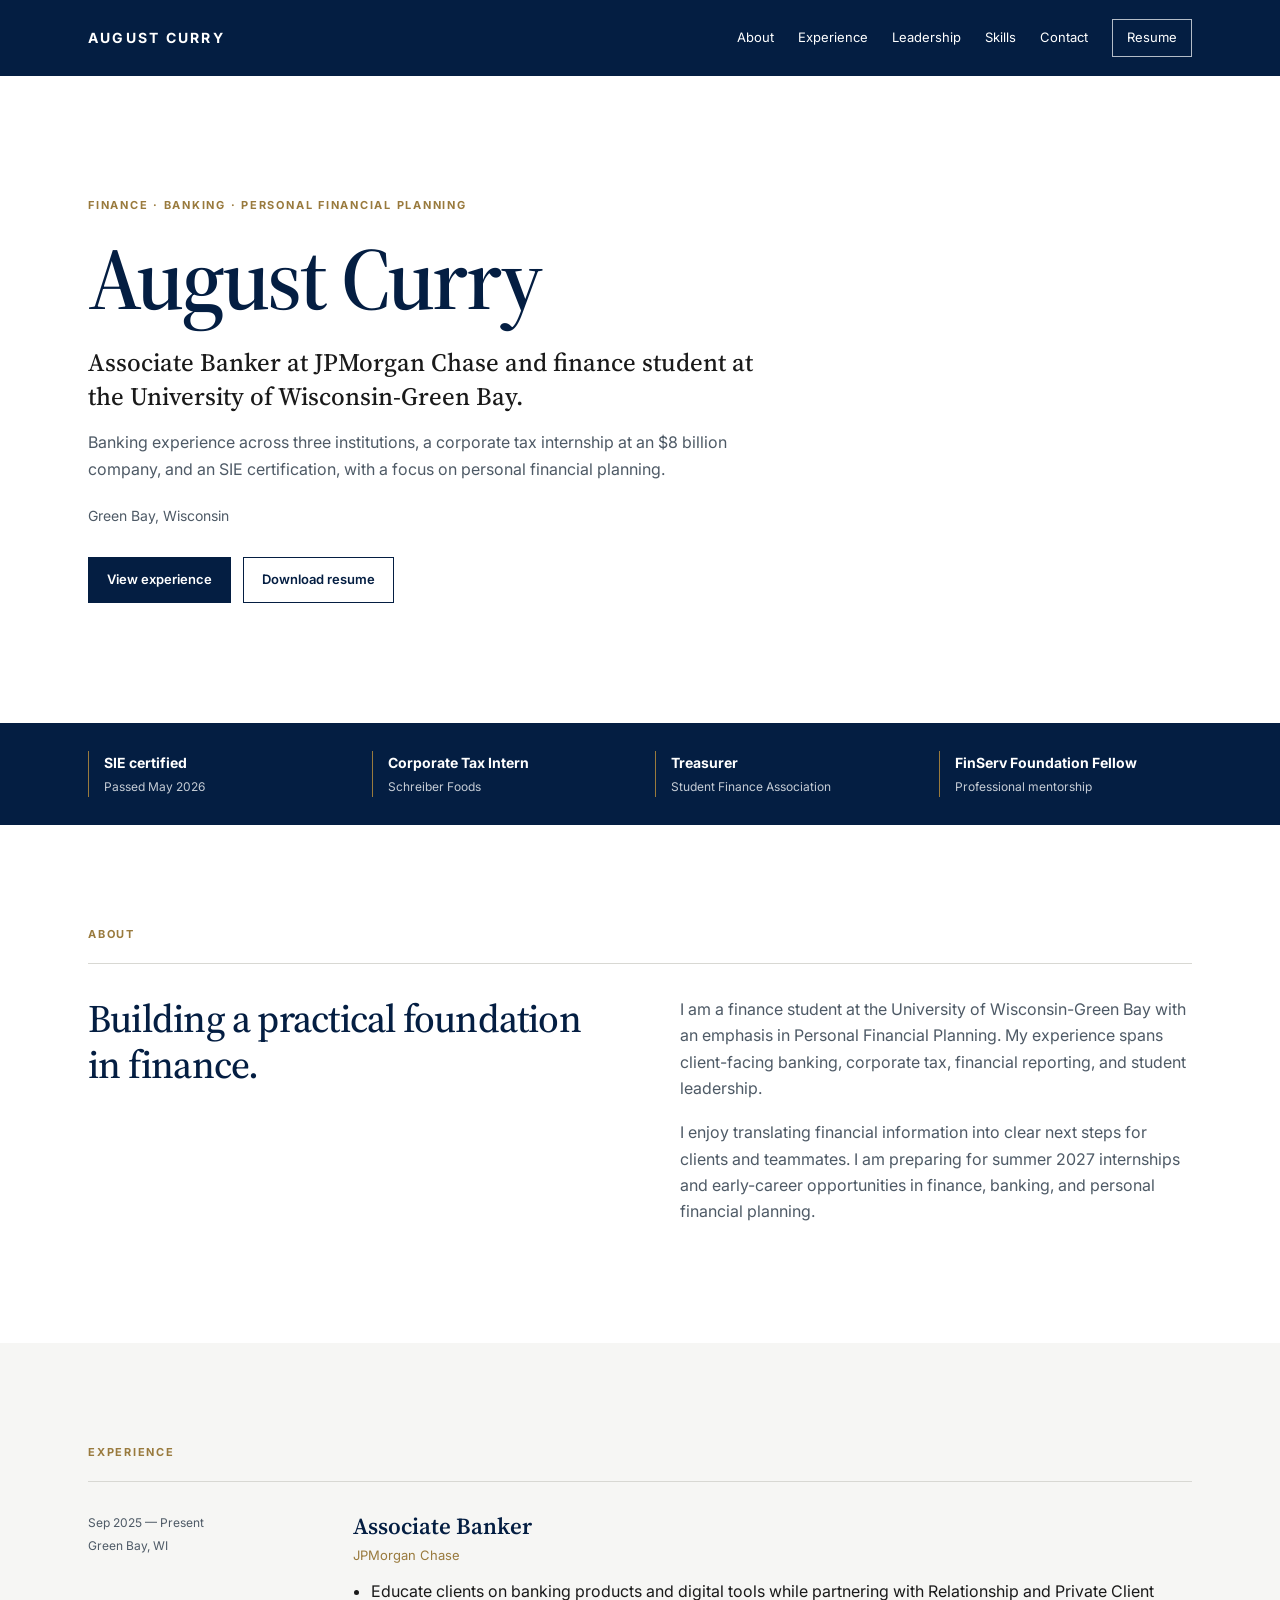
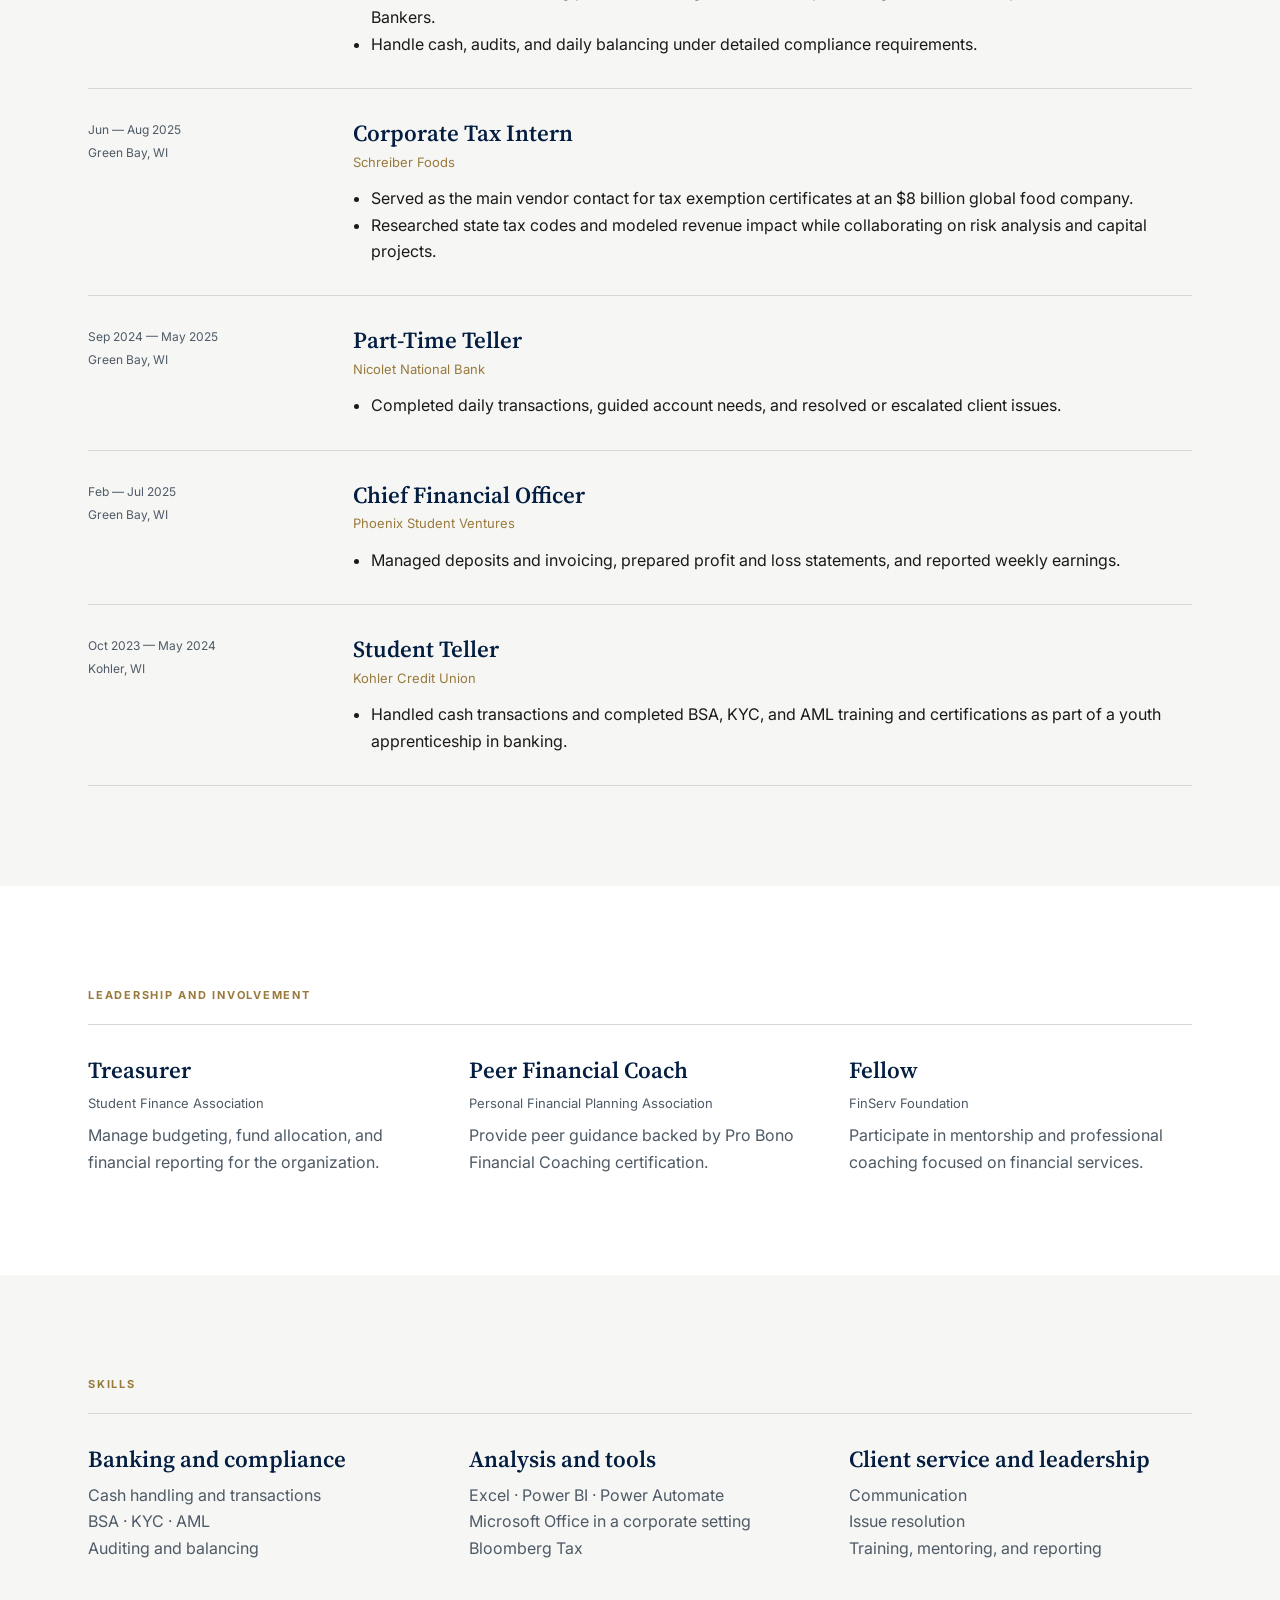
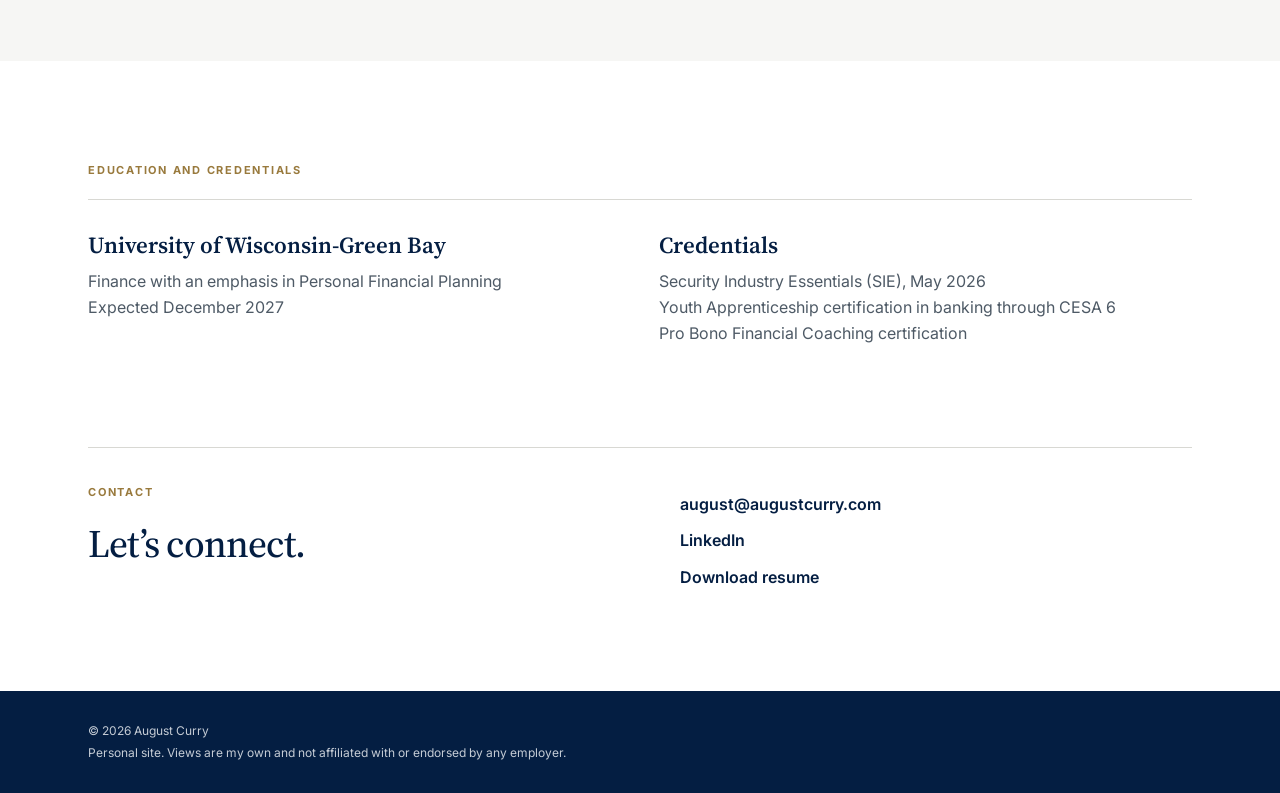
==== index.html @ 10f84403 "Create August Curry professional website" ====
<!doctype html>
<html lang="en">
<head>
  <meta charset="utf-8">
  <meta name="viewport" content="width=device-width, initial-scale=1">
  <title>August Curry | Finance Student and Associate Banker</title>
  <meta name="description" content="August Curry is an associate banker at JPMorgan Chase and a finance student at the University of Wisconsin-Green Bay.">
  <link rel="canonical" href="https://augustcurry.com/">
  <meta property="og:title" content="August Curry | Finance Student and Associate Banker">
  <meta property="og:description" content="Professional profile, experience, leadership, and credentials for August Curry.">
  <meta property="og:url" content="https://augustcurry.com/">
  <meta property="og:type" content="website">
  <meta name="twitter:card" content="summary">
  <link rel="preconnect" href="https://fonts.googleapis.com">
  <link rel="preconnect" href="https://fonts.gstatic.com" crossorigin>
  <link href="https://fonts.googleapis.com/css2?family=Inter:wght@400;500;600;700&family=Source+Serif+4:opsz,wght@8..60,500;8..60,600&display=swap" rel="stylesheet">
  <link rel="stylesheet" href="styles.css">
</head>
<body>
  <header class="site-header">
    <div class="wrap nav-wrap">
      <a class="wordmark" href="#top">AUGUST CURRY</a>
      <nav aria-label="Primary navigation">
        <a href="#about">About</a>
        <a href="#experience">Experience</a>
        <a href="#leadership">Leadership</a>
        <a href="#skills">Skills</a>
        <a href="#contact">Contact</a>
        <a class="nav-button" href="resume.html">Resume</a>
      </nav>
    </div>
  </header>

  <main id="top">
    <section class="hero wrap">
      <div class="hero-copy">
        <p class="eyebrow">Finance · Banking · Personal financial planning</p>
        <h1>August Curry</h1>
        <p class="hero-title">Associate Banker at JPMorgan Chase and finance student at the University of Wisconsin-Green Bay.</p>
        <p class="hero-summary">Banking experience across three institutions, a corporate tax internship at an $8 billion company, and an SIE certification, with a focus on personal financial planning.</p>
        <p class="location">Green Bay, Wisconsin</p>
        <div class="actions">
          <a class="button button-primary" href="#experience">View experience</a>
          <a class="button button-secondary" href="assets/resume.pdf" download>Download resume</a>
        </div>
      </div>
    </section>

    <section class="proof-band" aria-label="Credentials">
      <div class="wrap proof-grid">
        <div><strong>SIE certified</strong><span>Passed May 2026</span></div>
        <div><strong>Corporate Tax Intern</strong><span>Schreiber Foods</span></div>
        <div><strong>Treasurer</strong><span>Student Finance Association</span></div>
        <div><strong>FinServ Foundation Fellow</strong><span>Professional mentorship</span></div>
      </div>
    </section>

    <section id="about" class="section wrap">
      <p class="section-label">About</p>
      <div class="section-grid">
        <h2>Building a practical foundation in finance.</h2>
        <div class="prose">
          <p>I am a finance student at the University of Wisconsin-Green Bay with an emphasis in Personal Financial Planning. My experience spans client-facing banking, corporate tax, financial reporting, and student leadership.</p>
          <p>I enjoy translating financial information into clear next steps for clients and teammates. I am preparing for summer 2027 internships and early-career opportunities in finance, banking, and personal financial planning.</p>
        </div>
      </div>
    </section>

    <section id="experience" class="section section-muted">
      <div class="wrap">
        <p class="section-label">Experience</p>
        <div class="timeline">
          <article class="role">
            <div class="role-meta"><span>Sep 2025 — Present</span><span>Green Bay, WI</span></div>
            <div><h3>Associate Banker</h3><p class="company">JPMorgan Chase</p><ul><li>Educate clients on banking products and digital tools while partnering with Relationship and Private Client Bankers.</li><li>Handle cash, audits, and daily balancing under detailed compliance requirements.</li></ul></div>
          </article>
          <article class="role">
            <div class="role-meta"><span>Jun — Aug 2025</span><span>Green Bay, WI</span></div>
            <div><h3>Corporate Tax Intern</h3><p class="company">Schreiber Foods</p><ul><li>Served as the main vendor contact for tax exemption certificates at an $8 billion global food company.</li><li>Researched state tax codes and modeled revenue impact while collaborating on risk analysis and capital projects.</li></ul></div>
          </article>
          <article class="role">
            <div class="role-meta"><span>Sep 2024 — May 2025</span><span>Green Bay, WI</span></div>
            <div><h3>Part-Time Teller</h3><p class="company">Nicolet National Bank</p><ul><li>Completed daily transactions, guided account needs, and resolved or escalated client issues.</li></ul></div>
          </article>
          <article class="role">
            <div class="role-meta"><span>Feb — Jul 2025</span><span>Green Bay, WI</span></div>
            <div><h3>Chief Financial Officer</h3><p class="company">Phoenix Student Ventures</p><ul><li>Managed deposits and invoicing, prepared profit and loss statements, and reported weekly earnings.</li></ul></div>
          </article>
          <article class="role">
            <div class="role-meta"><span>Oct 2023 — May 2024</span><span>Kohler, WI</span></div>
            <div><h3>Student Teller</h3><p class="company">Kohler Credit Union</p><ul><li>Handled cash transactions and completed BSA, KYC, and AML training and certifications as part of a youth apprenticeship in banking.</li></ul></div>
          </article>
        </div>
      </div>
    </section>

    <section id="leadership" class="section wrap">
      <p class="section-label">Leadership and involvement</p>
      <div class="leadership-grid">
        <article><h3>Treasurer</h3><p class="company">Student Finance Association</p><p>Manage budgeting, fund allocation, and financial reporting for the organization.</p></article>
        <article><h3>Peer Financial Coach</h3><p class="company">Personal Financial Planning Association</p><p>Provide peer guidance backed by Pro Bono Financial Coaching certification.</p></article>
        <article><h3>Fellow</h3><p class="company">FinServ Foundation</p><p>Participate in mentorship and professional coaching focused on financial services.</p></article>
      </div>
    </section>

    <section id="skills" class="section section-muted">
      <div class="wrap">
        <p class="section-label">Skills</p>
        <div class="skills-grid">
          <div><h3>Banking and compliance</h3><p>Cash handling and transactions<br>BSA · KYC · AML<br>Auditing and balancing</p></div>
          <div><h3>Analysis and tools</h3><p>Excel · Power BI · Power Automate<br>Microsoft Office in a corporate setting<br>Bloomberg Tax</p></div>
          <div><h3>Client service and leadership</h3><p>Communication<br>Issue resolution<br>Training, mentoring, and reporting</p></div>
        </div>
      </div>
    </section>

    <section id="contact" class="section wrap">
      <p class="section-label">Education and credentials</p>
      <div class="credentials">
        <div><h3>University of Wisconsin-Green Bay</h3><p>Finance with an emphasis in Personal Financial Planning<br>Expected December 2027</p></div>
        <div><h3>Credentials</h3><p>Security Industry Essentials (SIE), May 2026<br>Youth Apprenticeship certification in banking through CESA 6<br>Pro Bono Financial Coaching certification</p></div>
      </div>
      <div class="contact-block">
        <div><p class="section-label">Contact</p><h2>Let’s connect.</h2></div>
        <div><a href="mailto:august@augustcurry.com">august@augustcurry.com</a><a href="https://www.linkedin.com/in/august-curry/" rel="me">LinkedIn</a><a href="assets/resume.pdf" download>Download resume</a></div>
      </div>
    </section>
  </main>

  <footer class="site-footer"><div class="wrap"><p>© 2026 August Curry</p><p>Personal site. Views are my own and not affiliated with or endorsed by any employer.</p></div></footer>
</body>
</html>
---- styles.css ----
:root{--navy:#041e42;--ink:#1a1a1a;--slate:#4e5a66;--bronze:#997a3d;--line:#d8d8d3;--muted:#f6f6f4;--serif:"Source Serif 4",Georgia,serif;--sans:Inter,Arial,sans-serif}
*{box-sizing:border-box}html{scroll-behavior:smooth}body{margin:0;color:var(--ink);font:16px/1.65 var(--sans);background:#fff}a{color:inherit;text-decoration:none;border-bottom:1px solid transparent}a:hover{border-color:var(--bronze)}.wrap{max-width:1160px;margin:auto;padding-left:28px;padding-right:28px}.site-header{background:var(--navy);color:#fff}.nav-wrap{min-height:76px;display:flex;align-items:center;justify-content:space-between;gap:24px}.wordmark{font-size:14px;letter-spacing:.16em;font-weight:700;border:0}.site-header nav{display:flex;align-items:center;gap:24px;font-size:13px}.nav-button{border:1px solid rgba(255,255,255,.7);padding:7px 14px}.hero{padding-top:120px;padding-bottom:120px;min-height:560px;display:flex;align-items:center}.hero-copy{max-width:760px}.eyebrow,.section-label{color:var(--bronze);font-size:11px;letter-spacing:.16em;text-transform:uppercase;font-weight:700;margin:0 0 20px}.hero h1,.resume-page h1{font:600 clamp(52px,8vw,88px)/1.02 var(--serif);margin:0 0 22px;color:var(--navy);letter-spacing:-.03em}.hero-title{font:500 25px/1.35 var(--serif);max-width:690px;margin:0 0 16px}.hero-summary{color:var(--slate);max-width:640px;margin:0}.location{font-size:14px;color:var(--slate);margin:22px 0}.actions,.resume-actions{display:flex;gap:12px;flex-wrap:wrap;margin-top:30px}.button{display:inline-block;padding:11px 18px;font-size:13px;font-weight:600}.button-primary{background:var(--navy);color:#fff;border:1px solid var(--navy)}.button-secondary{color:var(--navy);border:1px solid var(--navy)}.proof-band{background:var(--navy);color:#fff}.proof-grid{display:grid;grid-template-columns:repeat(4,1fr);gap:30px;padding-top:28px;padding-bottom:28px}.proof-grid div{border-left:1px solid var(--bronze);padding-left:15px}.proof-grid strong,.proof-grid span{display:block}.proof-grid strong{font-size:14px}.proof-grid span{font-size:12px;color:#c5ccd5;margin-top:3px}.section{padding-top:100px;padding-bottom:100px}.section-muted{background:var(--muted)}.section-grid{display:grid;grid-template-columns:1fr 1fr;gap:80px;border-top:1px solid var(--line);padding-top:32px}.section h2,.contact-block h2{font:500 39px/1.18 var(--serif);color:var(--navy);margin:0;letter-spacing:-.02em}.prose{max-width:520px;color:var(--slate)}.prose p{margin:0 0 18px}.timeline{border-top:1px solid var(--line)}.role{display:grid;grid-template-columns:220px 1fr;gap:45px;padding:31px 0;border-bottom:1px solid var(--line)}.role-meta{font-size:12px;color:var(--slate);display:flex;flex-direction:column;gap:3px}.role h3,.leadership-grid h3,.skills-grid h3,.credentials h3{margin:0;font:600 23px/1.2 var(--serif);color:var(--navy)}.company{color:var(--bronze);font-size:13px;margin:4px 0 12px}.role ul{margin:0;padding-left:18px}.leadership-grid,.skills-grid,.credentials{display:grid;grid-template-columns:repeat(3,1fr);gap:38px;border-top:1px solid var(--line);padding-top:32px}.leadership-grid p,.skills-grid p,.credentials p{color:var(--slate);margin:8px 0 0}.credentials{grid-template-columns:1fr 1fr;margin-bottom:100px}.contact-block{border-top:1px solid var(--line);padding-top:35px;display:grid;grid-template-columns:1fr 1fr;gap:80px}.contact-block>div:last-child{display:flex;flex-direction:column;align-items:flex-start;gap:9px;padding-top:8px;color:var(--navy);font-weight:600}.site-footer{background:var(--navy);color:#c5ccd5;font-size:12px;padding:28px 0}.site-footer p{margin:2px 0}.resume-page{padding-top:90px;padding-bottom:90px}.resume-page .lead{color:var(--slate)}.resume-page iframe{display:block;width:100%;height:900px;border:1px solid var(--line);margin-top:50px}@media(max-width:760px){.nav-wrap{align-items:flex-start;padding-top:20px;padding-bottom:20px;flex-direction:column}.site-header nav{gap:14px;flex-wrap:wrap}.hero{padding-top:80px;padding-bottom:80px}.proof-grid,.section-grid,.role,.leadership-grid,.skills-grid,.credentials,.contact-block{grid-template-columns:1fr;gap:24px}.role-meta{display:block}.role-meta span+span{margin-left:12px}.section{padding-top:70px;padding-bottom:70px}.credentials{margin-bottom:70px}.contact-block{gap:24px}.contact-block>div:last-child{padding-top:0}.resume-page iframe{height:650px}}
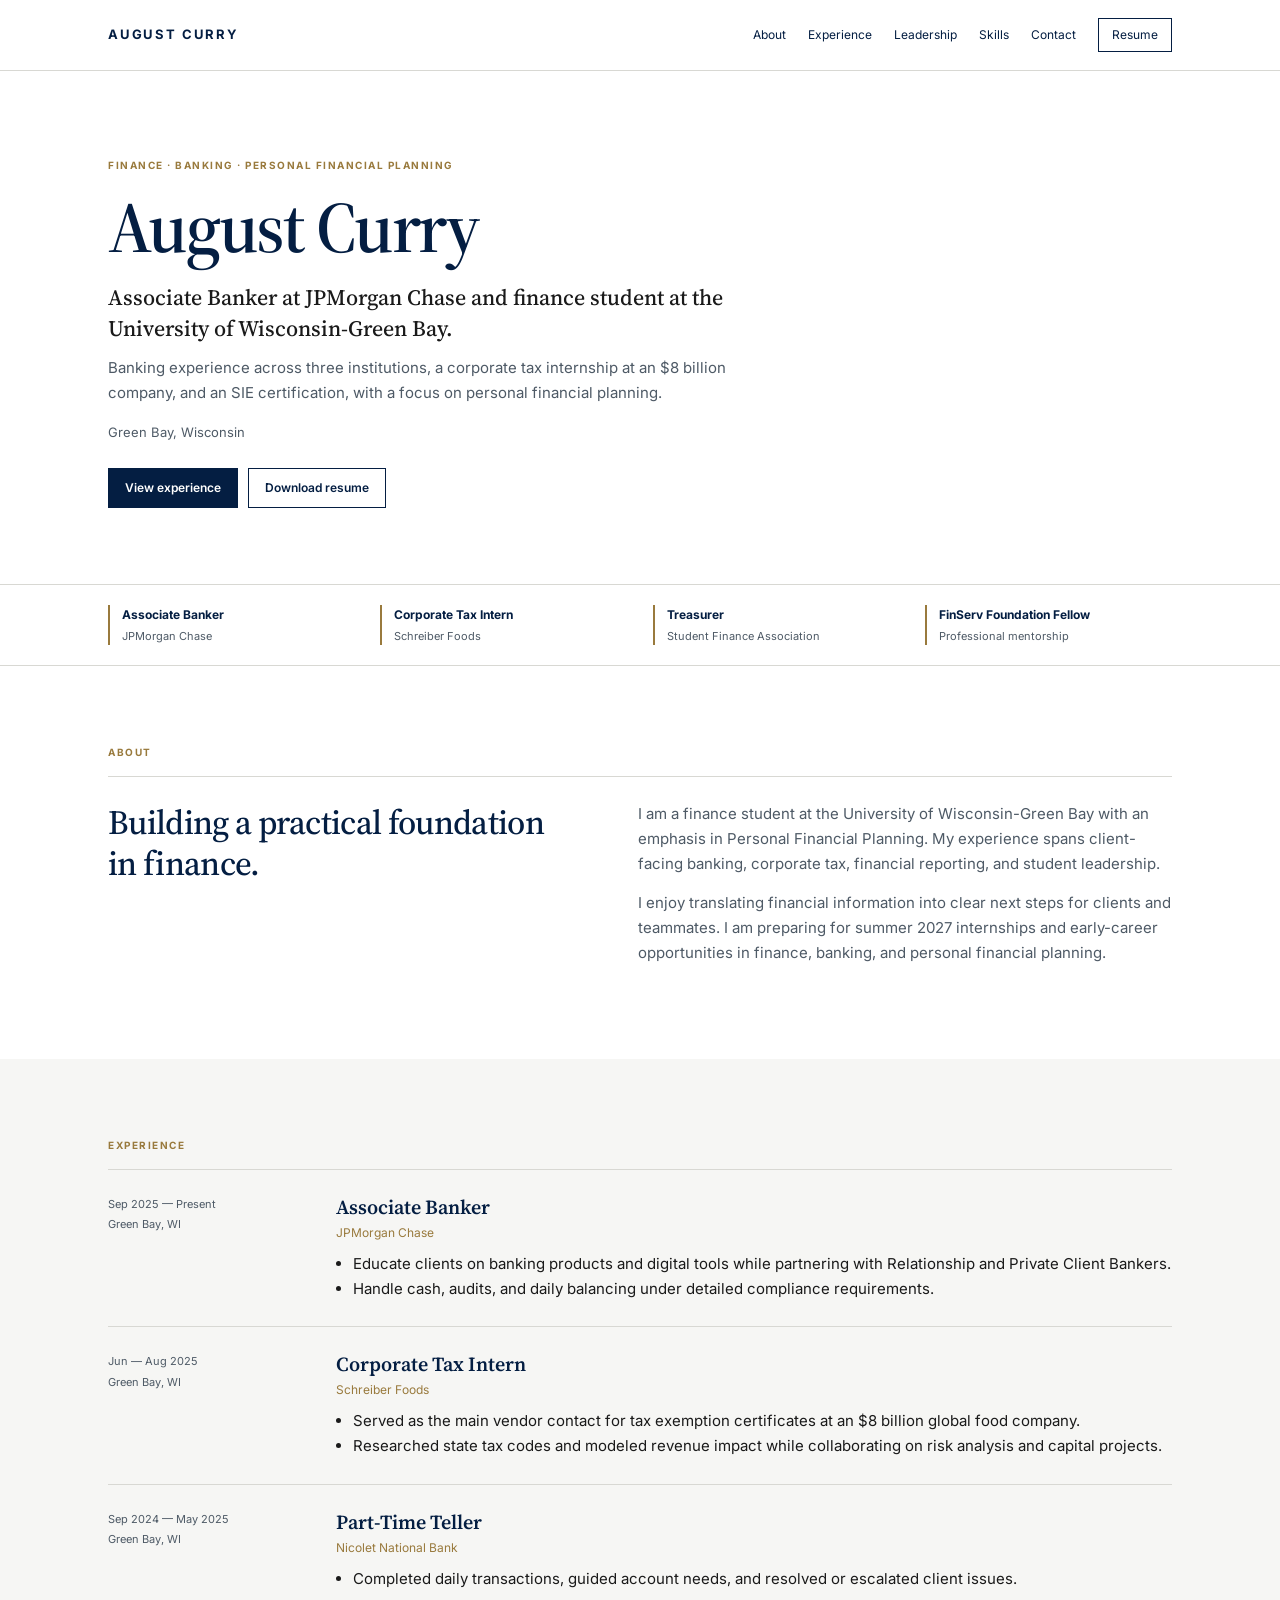
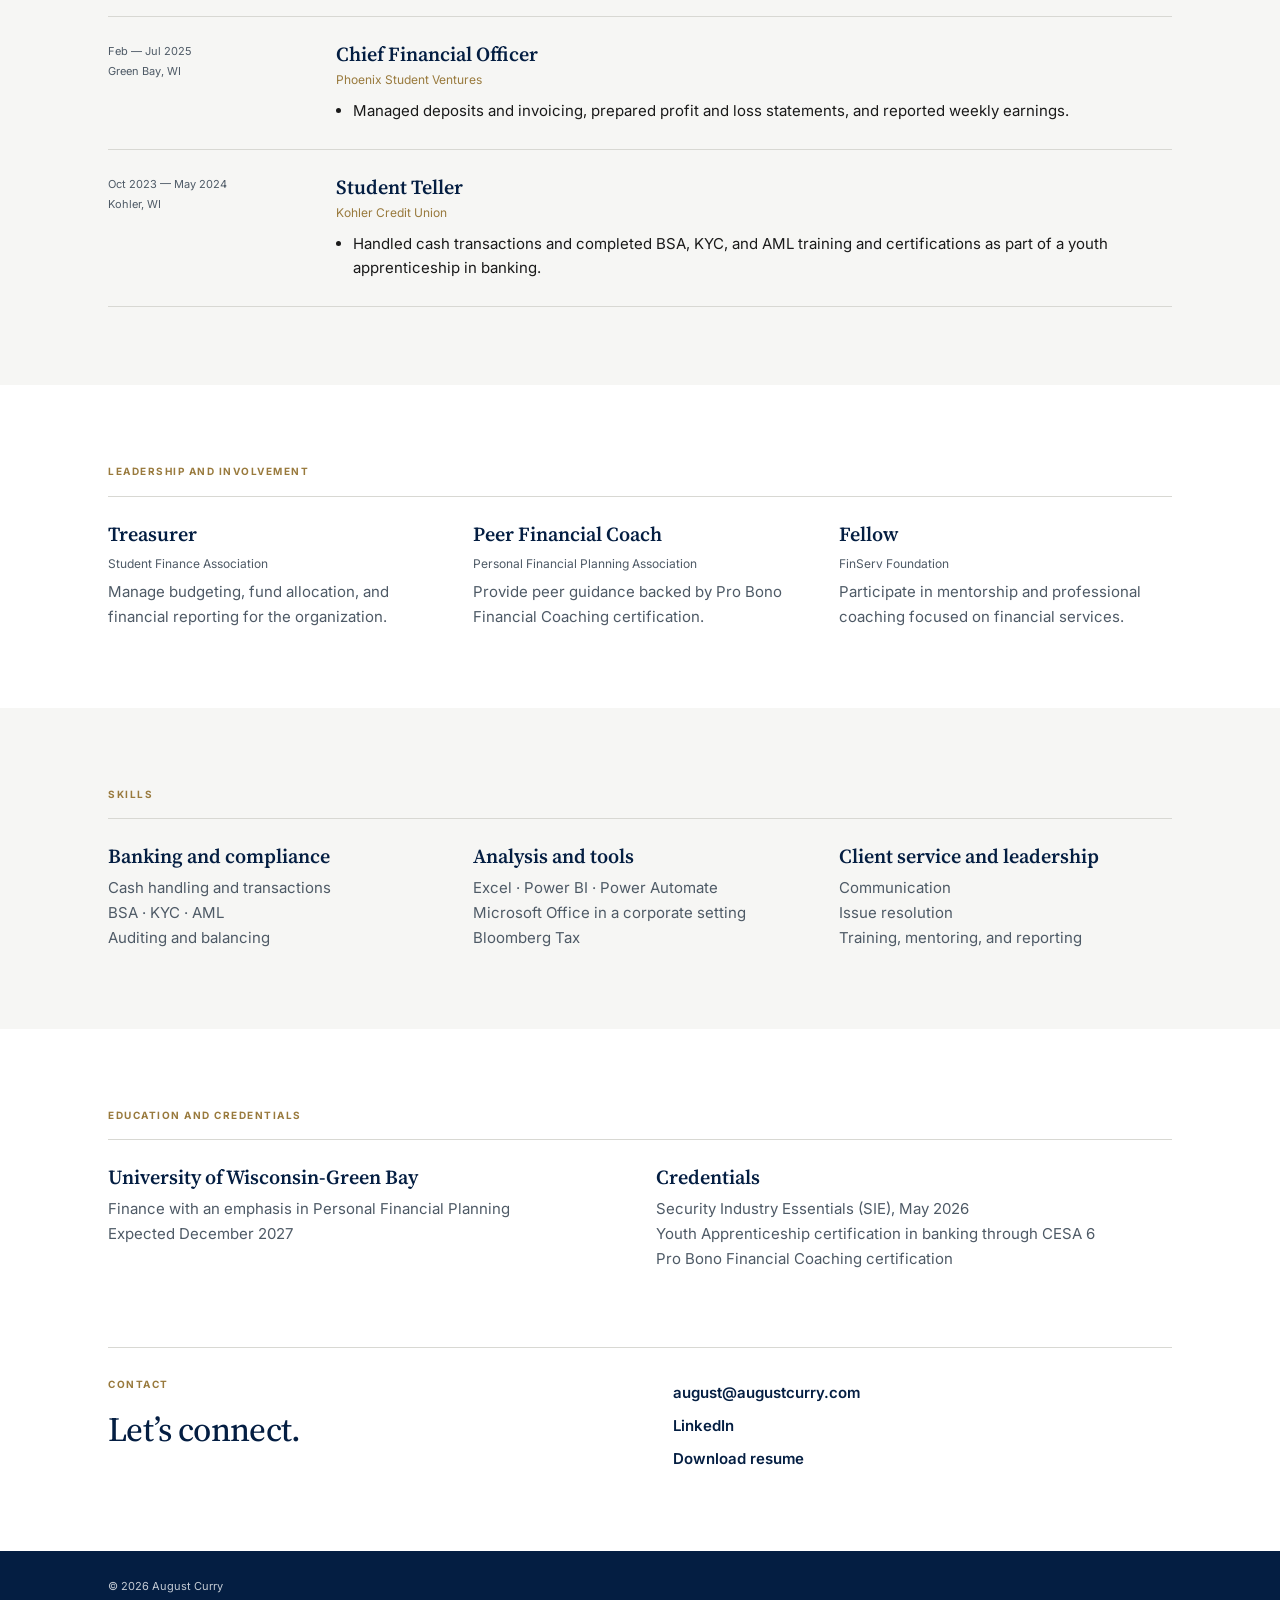
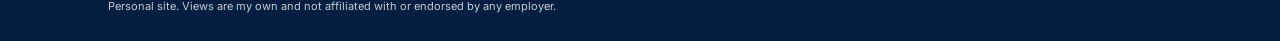
==== commit 53f882f2: "Update landing page current position Replace the SIE proof point with the current Associate Banker r" ====
--- a/index.html
+++ b/index.html
@@ -48,7 +48,7 @@
 
     <section class="proof-band" aria-label="Credentials">
       <div class="wrap proof-grid">
-        <div><strong>SIE certified</strong><span>Passed May 2026</span></div>
+        <div><strong>Associate Banker</strong><span>JPMorgan Chase</span></div>
         <div><strong>Corporate Tax Intern</strong><span>Schreiber Foods</span></div>
         <div><strong>Treasurer</strong><span>Student Finance Association</span></div>
         <div><strong>FinServ Foundation Fellow</strong><span>Professional mentorship</span></div>
--- a/styles.css
+++ b/styles.css
@@ -1,2 +1,2 @@
 :root{--navy:#041e42;--ink:#1a1a1a;--slate:#4e5a66;--bronze:#997a3d;--line:#d8d8d3;--muted:#f6f6f4;--serif:"Source Serif 4",Georgia,serif;--sans:Inter,Arial,sans-serif}
-*{box-sizing:border-box}html{scroll-behavior:smooth}body{margin:0;color:var(--ink);font:16px/1.65 var(--sans);background:#fff}a{color:inherit;text-decoration:none;border-bottom:1px solid transparent}a:hover{border-color:var(--bronze)}.wrap{max-width:1160px;margin:auto;padding-left:28px;padding-right:28px}.site-header{background:var(--navy);color:#fff}.nav-wrap{min-height:76px;display:flex;align-items:center;justify-content:space-between;gap:24px}.wordmark{font-size:14px;letter-spacing:.16em;font-weight:700;border:0}.site-header nav{display:flex;align-items:center;gap:24px;font-size:13px}.nav-button{border:1px solid rgba(255,255,255,.7);padding:7px 14px}.hero{padding-top:120px;padding-bottom:120px;min-height:560px;display:flex;align-items:center}.hero-copy{max-width:760px}.eyebrow,.section-label{color:var(--bronze);font-size:11px;letter-spacing:.16em;text-transform:uppercase;font-weight:700;margin:0 0 20px}.hero h1,.resume-page h1{font:600 clamp(52px,8vw,88px)/1.02 var(--serif);margin:0 0 22px;color:var(--navy);letter-spacing:-.03em}.hero-title{font:500 25px/1.35 var(--serif);max-width:690px;margin:0 0 16px}.hero-summary{color:var(--slate);max-width:640px;margin:0}.location{font-size:14px;color:var(--slate);margin:22px 0}.actions,.resume-actions{display:flex;gap:12px;flex-wrap:wrap;margin-top:30px}.button{display:inline-block;padding:11px 18px;font-size:13px;font-weight:600}.button-primary{background:var(--navy);color:#fff;border:1px solid var(--navy)}.button-secondary{color:var(--navy);border:1px solid var(--navy)}.proof-band{background:var(--navy);color:#fff}.proof-grid{display:grid;grid-template-columns:repeat(4,1fr);gap:30px;padding-top:28px;padding-bottom:28px}.proof-grid div{border-left:1px solid var(--bronze);padding-left:15px}.proof-grid strong,.proof-grid span{display:block}.proof-grid strong{font-size:14px}.proof-grid span{font-size:12px;color:#c5ccd5;margin-top:3px}.section{padding-top:100px;padding-bottom:100px}.section-muted{background:var(--muted)}.section-grid{display:grid;grid-template-columns:1fr 1fr;gap:80px;border-top:1px solid var(--line);padding-top:32px}.section h2,.contact-block h2{font:500 39px/1.18 var(--serif);color:var(--navy);margin:0;letter-spacing:-.02em}.prose{max-width:520px;color:var(--slate)}.prose p{margin:0 0 18px}.timeline{border-top:1px solid var(--line)}.role{display:grid;grid-template-columns:220px 1fr;gap:45px;padding:31px 0;border-bottom:1px solid var(--line)}.role-meta{font-size:12px;color:var(--slate);display:flex;flex-direction:column;gap:3px}.role h3,.leadership-grid h3,.skills-grid h3,.credentials h3{margin:0;font:600 23px/1.2 var(--serif);color:var(--navy)}.company{color:var(--bronze);font-size:13px;margin:4px 0 12px}.role ul{margin:0;padding-left:18px}.leadership-grid,.skills-grid,.credentials{display:grid;grid-template-columns:repeat(3,1fr);gap:38px;border-top:1px solid var(--line);padding-top:32px}.leadership-grid p,.skills-grid p,.credentials p{color:var(--slate);margin:8px 0 0}.credentials{grid-template-columns:1fr 1fr;margin-bottom:100px}.contact-block{border-top:1px solid var(--line);padding-top:35px;display:grid;grid-template-columns:1fr 1fr;gap:80px}.contact-block>div:last-child{display:flex;flex-direction:column;align-items:flex-start;gap:9px;padding-top:8px;color:var(--navy);font-weight:600}.site-footer{background:var(--navy);color:#c5ccd5;font-size:12px;padding:28px 0}.site-footer p{margin:2px 0}.resume-page{padding-top:90px;padding-bottom:90px}.resume-page .lead{color:var(--slate)}.resume-page iframe{display:block;width:100%;height:900px;border:1px solid var(--line);margin-top:50px}@media(max-width:760px){.nav-wrap{align-items:flex-start;padding-top:20px;padding-bottom:20px;flex-direction:column}.site-header nav{gap:14px;flex-wrap:wrap}.hero{padding-top:80px;padding-bottom:80px}.proof-grid,.section-grid,.role,.leadership-grid,.skills-grid,.credentials,.contact-block{grid-template-columns:1fr;gap:24px}.role-meta{display:block}.role-meta span+span{margin-left:12px}.section{padding-top:70px;padding-bottom:70px}.credentials{margin-bottom:70px}.contact-block{gap:24px}.contact-block>div:last-child{padding-top:0}.resume-page iframe{height:650px}}
+*{box-sizing:border-box}body{margin:0;color:var(--ink);font:15px/1.65 var(--sans);background:#fff}a{color:inherit;text-decoration:none;border-bottom:1px solid transparent}a:hover{border-color:var(--bronze)}.wrap{max-width:1120px;margin:auto;padding-left:28px;padding-right:28px}.site-header{background:#fff;color:var(--navy);border-bottom:1px solid var(--line)}.nav-wrap{min-height:70px;display:flex;align-items:center;justify-content:space-between;gap:24px}.wordmark{font-size:13px;letter-spacing:.14em;font-weight:700;border:0}.site-header nav{display:flex;align-items:center;gap:22px;font-size:12px}.nav-button{border:1px solid var(--navy);padding:6px 13px}.hero{padding-top:86px;padding-bottom:76px}.hero-copy{max-width:760px}.eyebrow,.section-label{color:var(--bronze);font-size:10px;letter-spacing:.15em;text-transform:uppercase;font-weight:700;margin:0 0 16px}.hero h1,.resume-page h1{font:600 clamp(45px,7vw,72px)/1.04 var(--serif);margin:0 0 18px;color:var(--navy);letter-spacing:-.03em}.hero-title{font:500 22px/1.4 var(--serif);max-width:680px;margin:0 0 12px}.hero-summary{color:var(--slate);max-width:650px;margin:0}.location{font-size:13px;color:var(--slate);margin:17px 0}.actions,.resume-actions{display:flex;gap:10px;flex-wrap:wrap;margin-top:24px}.button{display:inline-block;padding:9px 16px;font-size:12px;font-weight:600}.button-primary{background:var(--navy);color:#fff;border:1px solid var(--navy)}.button-secondary{color:var(--navy);border:1px solid var(--navy)}.proof-band{background:#fff;color:var(--ink);border-top:1px solid var(--line);border-bottom:1px solid var(--line)}.proof-grid{display:grid;grid-template-columns:repeat(4,1fr);gap:25px;padding-top:20px;padding-bottom:20px}.proof-grid div{border-left:2px solid var(--bronze);padding-left:12px}.proof-grid strong,.proof-grid span{display:block}.proof-grid strong{font-size:12px;color:var(--navy)}.proof-grid span{font-size:11px;color:var(--slate);margin-top:2px}.section{padding-top:78px;padding-bottom:78px}.section-muted{background:var(--muted)}.section-grid{display:grid;grid-template-columns:1fr 1.15fr;gap:65px;border-top:1px solid var(--line);padding-top:25px}.section h2,.contact-block h2{font:500 34px/1.2 var(--serif);color:var(--navy);margin:0;letter-spacing:-.02em}.prose{max-width:560px;color:var(--slate)}.prose p{margin:0 0 15px}.timeline{border-top:1px solid var(--line)}.role{display:grid;grid-template-columns:190px 1fr;gap:38px;padding:25px 0;border-bottom:1px solid var(--line)}.role-meta{font-size:11px;color:var(--slate);display:flex;flex-direction:column;gap:2px}.role h3,.leadership-grid h3,.skills-grid h3,.credentials h3{margin:0;font:600 20px/1.25 var(--serif);color:var(--navy)}.company{color:var(--bronze);font-size:12px;margin:3px 0 9px}.role ul{margin:0;padding-left:17px}.leadership-grid,.skills-grid,.credentials{display:grid;grid-template-columns:repeat(3,1fr);gap:32px;border-top:1px solid var(--line);padding-top:25px}.leadership-grid p,.skills-grid p,.credentials p{color:var(--slate);margin:7px 0 0}.credentials{grid-template-columns:1fr 1fr;margin-bottom:76px}.contact-block{border-top:1px solid var(--line);padding-top:28px;display:grid;grid-template-columns:1fr 1fr;gap:65px}.contact-block>div:last-child{display:flex;flex-direction:column;align-items:flex-start;gap:7px;padding-top:5px;color:var(--navy);font-weight:600}.site-footer{background:var(--navy);color:#c5ccd5;font-size:11px;padding:24px 0}.site-footer p{margin:2px 0}.resume-page{padding-top:70px;padding-bottom:70px}.resume-page .lead{color:var(--slate)}.resume-page iframe{display:block;width:100%;height:900px;border:1px solid var(--line);margin-top:38px}@media(max-width:760px){.nav-wrap{align-items:flex-start;padding-top:18px;padding-bottom:18px;flex-direction:column}.site-header nav{gap:13px;flex-wrap:wrap}.hero{padding-top:65px;padding-bottom:60px}.proof-grid,.section-grid,.role,.leadership-grid,.skills-grid,.credentials,.contact-block{grid-template-columns:1fr;gap:20px}.role-meta{display:block}.role-meta span+span{margin-left:12px}.section{padding-top:58px;padding-bottom:58px}.credentials{margin-bottom:58px}.contact-block{gap:20px}.contact-block>div:last-child{padding-top:0}.resume-page iframe{height:650px}}
